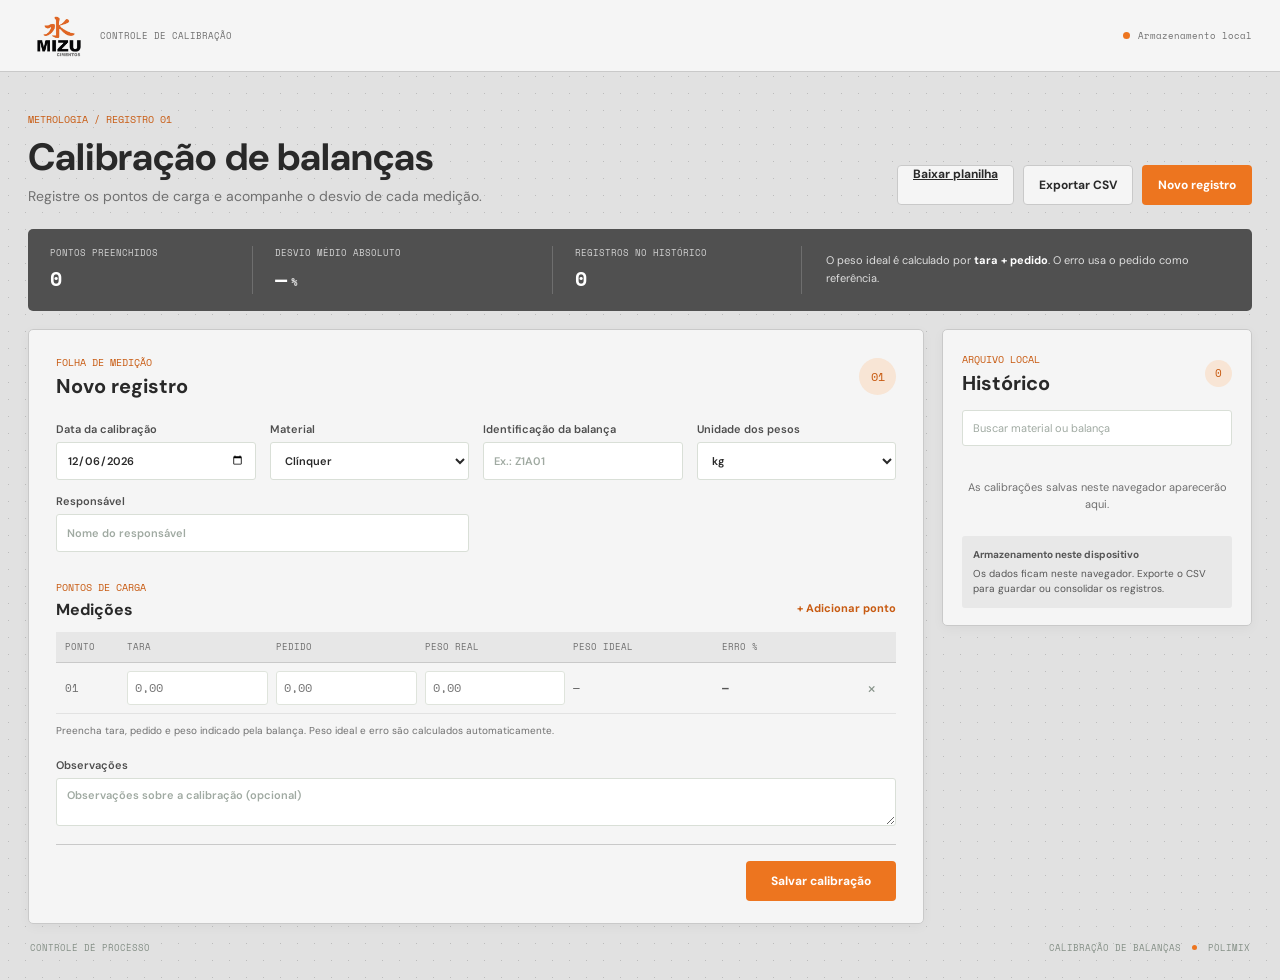
==== Calibração/index.html @ 9a1a4d01 "Publica planilha de calibração" ====
<!doctype html>
<html lang="pt-BR">
<head>
  <meta charset="utf-8">
  <meta name="viewport" content="width=device-width, initial-scale=1">
  <meta name="theme-color" content="#e1e1e1">
  <title>Calibração de balanças</title>
  <link rel="preconnect" href="https://fonts.googleapis.com">
  <link rel="preconnect" href="https://fonts.gstatic.com" crossorigin>
  <link href="https://fonts.googleapis.com/css2?family=DM+Sans:wght@400;500;600;700&family=Space+Mono:wght@400;700&display=swap" rel="stylesheet">
  <link rel="stylesheet" href="styles.css">
  <script src="script.js" defer></script>
</head>
<body>
  <header class="topbar">
    <a class="brand" href="index.html" aria-label="Calibração, início">
      <img class="brand-logo" src="logo_1.png" alt="Mizu Cimentos">
      <span class="brand-copy"><small>CONTROLE DE CALIBRAÇÃO</small></span>
    </a>
    <div class="topbar-state"><span class="live-dot"></span><span id="storage-status" role="status">Armazenamento local</span></div>
  </header>

  <main class="page-shell">
    <section class="page-heading">
      <div>
        <p class="eyebrow">METROLOGIA <span>/</span> REGISTRO 01</p>
        <h1>Calibração de balanças</h1>
        <p class="heading-copy">Registre os pontos de carga e acompanhe o desvio de cada medição.</p>
      </div>
      <div class="heading-actions">
        <a class="button button-secondary" href="Planilha%20de%20Calibra%C3%A7%C3%A3o%20Bal.xlsx" download="Planilha de Calibração Bal.xlsx">Baixar planilha</a>
        <button class="button button-secondary" id="export-button" type="button">Exportar CSV</button>
        <button class="button button-primary" id="new-record-button" type="button">Novo registro</button>
      </div>
    </section>

    <section class="summary-strip" aria-label="Resumo do registro">
      <div class="summary-item"><span class="summary-label">PONTOS PREENCHIDOS</span><strong id="summary-points">0</strong></div>
      <div class="summary-item"><span class="summary-label">DESVIO MÉDIO ABSOLUTO</span><strong><span id="summary-average">—</span><small>%</small></strong></div>
      <div class="summary-item"><span class="summary-label">REGISTROS NO HISTÓRICO</span><strong id="summary-records">0</strong></div>
      <div class="summary-note">O peso ideal é calculado por <b>tara + pedido</b>. O erro usa o pedido como referência.</div>
    </section>

    <div class="content-grid">
      <section class="panel form-panel" aria-labelledby="form-title">
        <div class="panel-heading">
          <div><p class="eyebrow">FOLHA DE MEDIÇÃO</p><h2 id="form-title">Novo registro</h2></div>
          <span class="record-index" id="record-index">01</span>
        </div>

        <form id="calibration-form">
          <div class="metadata-grid">
            <label class="field"><span>Data da calibração</span><input id="calibration-date" name="date" type="date" required></label>
            <label class="field"><span>Material</span>
              <select id="material" name="material" required>
                <option value="Clínquer">Clínquer</option>
                <option value="Gesso">Gesso</option>
                <option value="Pozolano">Pozolano</option>
                <option value="Escória">Escória</option>
                <option value="Outro">Outro</option>
              </select>
            </label>
            <label class="field"><span>Identificação da balança</span><input id="scale-id" name="scale" type="text" placeholder="Ex.: Z1A01" maxlength="40" required></label>
            <label class="field"><span>Unidade dos pesos</span>
              <select id="weight-unit" name="unit" required>
                <option value="kg">kg</option>
                <option value="g">g</option>
                <option value="t">t</option>
              </select>
            </label>
            <label class="field field-wide"><span>Responsável</span><input id="operator" name="operator" type="text" placeholder="Nome do responsável" maxlength="80"></label>
          </div>

          <div class="measurements-heading">
            <div><p class="eyebrow">PONTOS DE CARGA</p><h3>Medições</h3></div>
            <button class="text-button" id="add-point-button" type="button">+ Adicionar ponto</button>
          </div>

          <div class="measurement-table" aria-label="Pontos de medição">
            <div class="table-head" aria-hidden="true">
              <span>PONTO</span><span>TARA</span><span>PEDIDO</span><span>PESO REAL</span><span>PESO IDEAL</span><span>ERRO %</span><span></span>
            </div>
            <div id="measurement-rows"></div>
          </div>
          <p class="table-hint">Preencha tara, pedido e peso indicado pela balança. Peso ideal e erro são calculados automaticamente.</p>

          <label class="field notes-field"><span>Observações</span><textarea id="notes" name="notes" rows="2" maxlength="500" placeholder="Observações sobre a calibração (opcional)"></textarea></label>
          <div class="form-footer">
            <span id="form-message" class="form-message" role="status"></span>
            <button class="button button-primary save-button" id="save-button" type="submit">Salvar calibração</button>
          </div>
        </form>
      </section>

      <aside class="panel history-panel" aria-labelledby="history-title">
        <div class="history-heading"><div><p class="eyebrow">ARQUIVO LOCAL</p><h2 id="history-title">Histórico</h2></div><span id="history-count" class="history-count">0</span></div>
        <label class="search-field"><span class="sr-only">Buscar no histórico</span><input id="history-search" type="search" placeholder="Buscar material ou balança"></label>
        <div id="history-list" class="history-list"></div>
        <p id="empty-history" class="empty-history">As calibrações salvas neste navegador aparecerão aqui.</p>
        <div class="storage-note"><strong>Armazenamento neste dispositivo</strong><span>Os dados ficam neste navegador. Exporte o CSV para guardar ou consolidar os registros.</span></div>
      </aside>
    </div>
    <footer class="page-footer"><span>CONTROLE DE PROCESSO</span><span>CALIBRAÇÃO DE BALANÇAS <i></i> POLIMIX</span></footer>
  </main>
</body>
</html>
---- Calibração/styles.css ----
:root {
  color-scheme: light;
  --paper: #e1e1e1;
  --surface: #f5f5f5;
  --ink: #292929;
  --muted: #707070;
  --line: #c9c9c9;
  --orange: #ed751f;
  --orange-deep: #c85b12;
  --orange-light: #f8e5d5;
  --amber: #bd713a;
  --red: #a54b3e;
  --mono: "Space Mono", "Courier New", monospace;
  --sans: "DM Sans", "Segoe UI", sans-serif;
}

* { box-sizing: border-box; }

body {
  margin: 0;
  min-width: 320px;
  color: var(--ink);
  font-family: var(--sans);
  background-color: var(--paper);
  background-image: radial-gradient(#bcbcbc 0.65px, transparent 0.65px);
  background-size: 17px 17px;
}

button, input, select, textarea { font: inherit; }
button { cursor: pointer; }

.topbar {
  height: 72px;
  padding: 0 max(28px, calc((100vw - 1440px) / 2));
  display: flex;
  align-items: center;
  justify-content: space-between;
  background: var(--surface);
  border-bottom: 1px solid var(--line);
}

.brand { display: inline-flex; align-items: center; gap: 10px; color: inherit; text-decoration: none; }
.brand-logo { width: 62px; height: 62px; object-fit: contain; mix-blend-mode: multiply; }
.brand-copy { display: grid; gap: 2px; }
.brand-copy small, .topbar-state { font-family: var(--mono); font-size: 9px; letter-spacing: 0; }
.brand-copy small { color: var(--muted); }
.topbar-state { display: flex; align-items: center; gap: 8px; color: var(--muted); }
.live-dot { width: 7px; height: 7px; border-radius: 50%; background: var(--orange); }

.page-shell { width: min(1360px, calc(100% - 56px)); margin: 0 auto; }
.page-heading { display: flex; align-items: flex-end; justify-content: space-between; gap: 24px; padding: 40px 0 24px; animation: enter 420ms ease-out both; }
.eyebrow { margin: 0 0 9px; color: var(--orange-deep); font: 10px var(--mono); }
h1, h2, h3, p { margin-top: 0; }
h1 { margin-bottom: 8px; font-size: clamp(28px, 4vw, 38px); line-height: 1.12; letter-spacing: 0; }
.heading-copy { margin: 0; color: var(--muted); font-size: 14px; }
.heading-actions { display: flex; flex-wrap: wrap; gap: 9px; }
.button { min-height: 40px; padding: 0 15px; border: 1px solid transparent; border-radius: 4px; font-size: 12px; font-weight: 700; transition: background 140ms ease, border-color 140ms ease, transform 140ms ease; }
.button:hover { transform: translateY(-1px); }
.button:focus-visible, .text-button:focus-visible, .remove-point:focus-visible, .history-actions button:focus-visible { outline: 2px solid var(--orange); outline-offset: 2px; }
.button-primary { color: white; background: var(--orange); }
.button-primary:hover { background: var(--orange-deep); }
.button-primary:active { background: #a9470d; transform: translateY(0); }
.button-secondary { color: var(--ink); background: var(--surface); border-color: var(--line); }
.button-secondary:hover { border-color: var(--orange); }
.button-secondary:active { color: var(--orange-deep); background: var(--orange-light); }

.summary-strip { display: grid; grid-template-columns: 0.9fr 1.2fr 1fr 1.8fr; align-items: center; min-height: 82px; margin-bottom: 18px; background: #505050; color: white; border-radius: 5px; overflow: hidden; animation: enter 480ms 50ms ease-out both; }
.summary-item { min-height: 48px; padding: 0 22px; display: flex; flex-direction: column; justify-content: center; gap: 5px; border-right: 1px solid #ffffff2c; }
.summary-label { color: #d2d2d2; font: 9px var(--mono); }
.summary-item strong { font: 700 20px var(--mono); }
.summary-item strong small { margin-left: 4px; color: #d2d2d2; font-size: 11px; }
.summary-note { padding: 0 24px; color: #dedede; font-size: 11px; line-height: 1.6; }
.summary-note b { color: #fff; }

.content-grid { display: grid; grid-template-columns: minmax(0, 1fr) 310px; align-items: start; gap: 18px; }
.panel { background: var(--surface); border: 1px solid var(--line); border-radius: 5px; box-shadow: 0 3px 12px #2222220a; }
.form-panel { min-width: 0; padding: 25px 27px 22px; animation: enter 520ms 90ms ease-out both; }
.panel-heading, .history-heading { display: flex; align-items: center; justify-content: space-between; }
.panel-heading { margin-bottom: 24px; }
.panel-heading .eyebrow, .history-heading .eyebrow, .measurements-heading .eyebrow { margin-bottom: 4px; }
h2 { margin-bottom: 0; font-size: 20px; line-height: 1.2; }
.record-index { display: grid; place-items: center; width: 37px; height: 37px; color: var(--orange-deep); background: var(--orange-light); border-radius: 50%; font: 12px var(--mono); }
.metadata-grid { display: grid; grid-template-columns: repeat(4, minmax(0, 1fr)); gap: 14px; }
.field { display: flex; flex-direction: column; gap: 6px; min-width: 0; color: #4f4f4f; font-size: 11px; font-weight: 600; }
.field-wide { grid-column: span 2; }
.field input, .field select, .field textarea, .search-field input { width: 100%; min-width: 0; color: var(--ink); background: #fff; border: 1px solid #d9dfd7; border-radius: 3px; outline: none; }
.field input, .field select { height: 38px; padding: 0 10px; }
.field textarea { padding: 9px 10px; resize: vertical; }
.field input:focus, .field select:focus, .field textarea:focus, .search-field input:focus { border-color: var(--orange); box-shadow: 0 0 0 2px #ed751f24; }
.field input::placeholder, .field textarea::placeholder, .search-field input::placeholder { color: #a0aaa2; }
.measurements-heading { display: flex; align-items: flex-end; justify-content: space-between; margin: 28px 0 12px; }
h3 { margin-bottom: 0; font-size: 16px; }
.text-button { padding: 5px 0; color: var(--orange-deep); background: transparent; border: 0; font-size: 11px; font-weight: 700; }
.text-button:hover, .text-button:active { color: #a9470d; }
.measurement-table { overflow-x: auto; }
.table-head, .measurement-row { min-width: 690px; display: grid; grid-template-columns: 54px repeat(3, minmax(82px, 1fr)) minmax(92px, 1fr) minmax(78px, .9fr) 30px; align-items: center; gap: 8px; }
.table-head { min-height: 31px; padding: 0 9px; color: var(--muted); background: #e7e7e7; border-bottom: 1px solid var(--line); font: 9px var(--mono); }
.measurement-row { min-height: 51px; padding: 6px 9px; border-bottom: 1px solid #e2e2e2; animation: row-in 180ms ease-out both; }
.point-number { color: var(--muted); font: 11px var(--mono); }
.measurement-input { width: 100%; height: 34px; padding: 0 7px; color: var(--ink); background: white; border: 1px solid #dfe4dc; border-radius: 3px; font: 12px var(--mono); outline: none; }
.measurement-input:focus { border-color: var(--orange); box-shadow: 0 0 0 2px #ed751f24; }
.computed-value { color: #555555; font: 11px var(--mono); white-space: nowrap; }
.computed-error { font-weight: 700; }
.computed-error.positive { color: var(--amber); }
.computed-error.negative { color: #626262; }
.remove-point { width: 28px; height: 28px; padding: 0; color: #88948b; background: transparent; border: 0; border-radius: 3px; font-size: 17px; }
.remove-point:hover { color: var(--red); background: #f9eeeb; }
.table-hint { margin: 9px 0 20px; color: var(--muted); font-size: 10px; line-height: 1.5; }
.notes-field { margin-top: 3px; }
.form-footer { display: flex; align-items: center; justify-content: space-between; gap: 12px; margin-top: 18px; padding-top: 16px; border-top: 1px solid var(--line); }
.form-message { color: var(--red); font-size: 11px; }
.save-button { min-width: 150px; }

.history-panel { padding: 22px 19px 17px; animation: enter 520ms 140ms ease-out both; }
.history-heading { margin-bottom: 15px; }
.history-count { min-width: 27px; height: 27px; display: grid; place-items: center; padding: 0 6px; color: var(--orange-deep); background: var(--orange-light); border-radius: 14px; font: 11px var(--mono); }
.search-field { display: block; margin-bottom: 11px; }
.search-field input { height: 36px; padding: 0 10px; font-size: 11px; }
.history-list { display: grid; gap: 8px; max-height: 500px; overflow-y: auto; }
.history-card { padding: 12px 11px; border: 1px solid var(--line); border-left: 3px solid var(--orange); border-radius: 3px; }
.history-card-title { display: flex; justify-content: space-between; gap: 8px; align-items: baseline; }
.history-card-title strong { font-size: 12px; }
.history-card-title time { color: var(--muted); font: 9px var(--mono); white-space: nowrap; }
.history-card-meta { margin: 5px 0 9px; color: var(--muted); font-size: 10px; }
.history-actions { display: flex; gap: 12px; }
.history-actions button { padding: 0; color: var(--orange-deep); background: transparent; border: 0; font-size: 10px; font-weight: 700; }
.history-actions button:first-child:active { color: #a9470d; }
.history-actions button:last-child { color: var(--red); }
.empty-history { margin: 22px 4px; color: var(--muted); font-size: 11px; line-height: 1.6; text-align: center; }
.storage-note { display: grid; gap: 5px; margin-top: 18px; padding: 12px 11px; color: #555555; background: #e8e8e8; border-radius: 3px; }
.storage-note strong { font-size: 10px; }
.storage-note span { font-size: 10px; line-height: 1.5; }
.page-footer { display: flex; justify-content: space-between; padding: 17px 2px 26px; color: #859087; font: 9px var(--mono); }
.page-footer i { display: inline-block; width: 5px; height: 5px; margin: 0 5px 1px; background: var(--orange); border-radius: 50%; }
.sr-only { position: absolute; top: 0; left: 0; width: 1px; height: 1px; padding: 0; margin: -1px; overflow: hidden; clip: rect(0, 0, 0, 0); clip-path: inset(50%); white-space: nowrap; border: 0; }

@keyframes enter { from { opacity: 0; transform: translateY(8px); } to { opacity: 1; transform: translateY(0); } }
@keyframes row-in { from { opacity: 0; transform: translateY(4px); } to { opacity: 1; transform: translateY(0); } }

@media (max-width: 960px) {
  .content-grid { grid-template-columns: minmax(0, 1fr) 270px; gap: 12px; }
  .form-panel { padding: 21px 18px; }
  .summary-strip { grid-template-columns: repeat(3, 1fr); }
  .summary-note { grid-column: 1 / -1; padding: 11px 20px; border-top: 1px solid #ffffff2c; }
}

@media (max-width: 720px) {
  .topbar { height: 62px; padding: 0 18px; }
  .topbar-state { font-size: 8px; }
  .page-shell { width: calc(100% - 32px); }
  .page-heading { align-items: flex-start; flex-direction: column; padding: 30px 0 18px; }
  .heading-actions { width: 100%; }
  .heading-actions .button { flex: 1; }
  .summary-strip { grid-template-columns: repeat(3, minmax(0, 1fr)); }
  .summary-item { min-height: 66px; padding: 0 10px; }
  .summary-label { min-height: 22px; font-size: 8px; line-height: 1.4; }
  .summary-item strong { font-size: 17px; }
  .summary-note { font-size: 10px; }
  .content-grid { grid-template-columns: minmax(0, 1fr); }
  .metadata-grid { grid-template-columns: repeat(2, minmax(0, 1fr)); }
  .history-list { max-height: 310px; }
}

@media (max-width: 420px) {
  .brand-copy small { font-size: 8px; }
  .topbar-state { max-width: 120px; line-height: 1.4; }
  .form-panel { padding: 18px 13px; }
  .metadata-grid { gap: 11px 8px; }
  .field { font-size: 10px; }
  .form-footer { align-items: stretch; flex-direction: column; }
  .save-button { width: 100%; }
  .page-footer { gap: 12px; font-size: 8px; }
}

@media print {
  body { background: white; }
  .topbar, .heading-actions, .history-panel, .text-button, .remove-point, .form-footer, .page-footer, .storage-note { display: none !important; }
  .page-shell { width: 100%; }
  .page-heading { padding-top: 0; }
  .summary-strip { background: #eee; color: #222; }
  .summary-item, .summary-note { border-color: #ccc; }
  .content-grid { display: block; }
  .panel { box-shadow: none; }
}
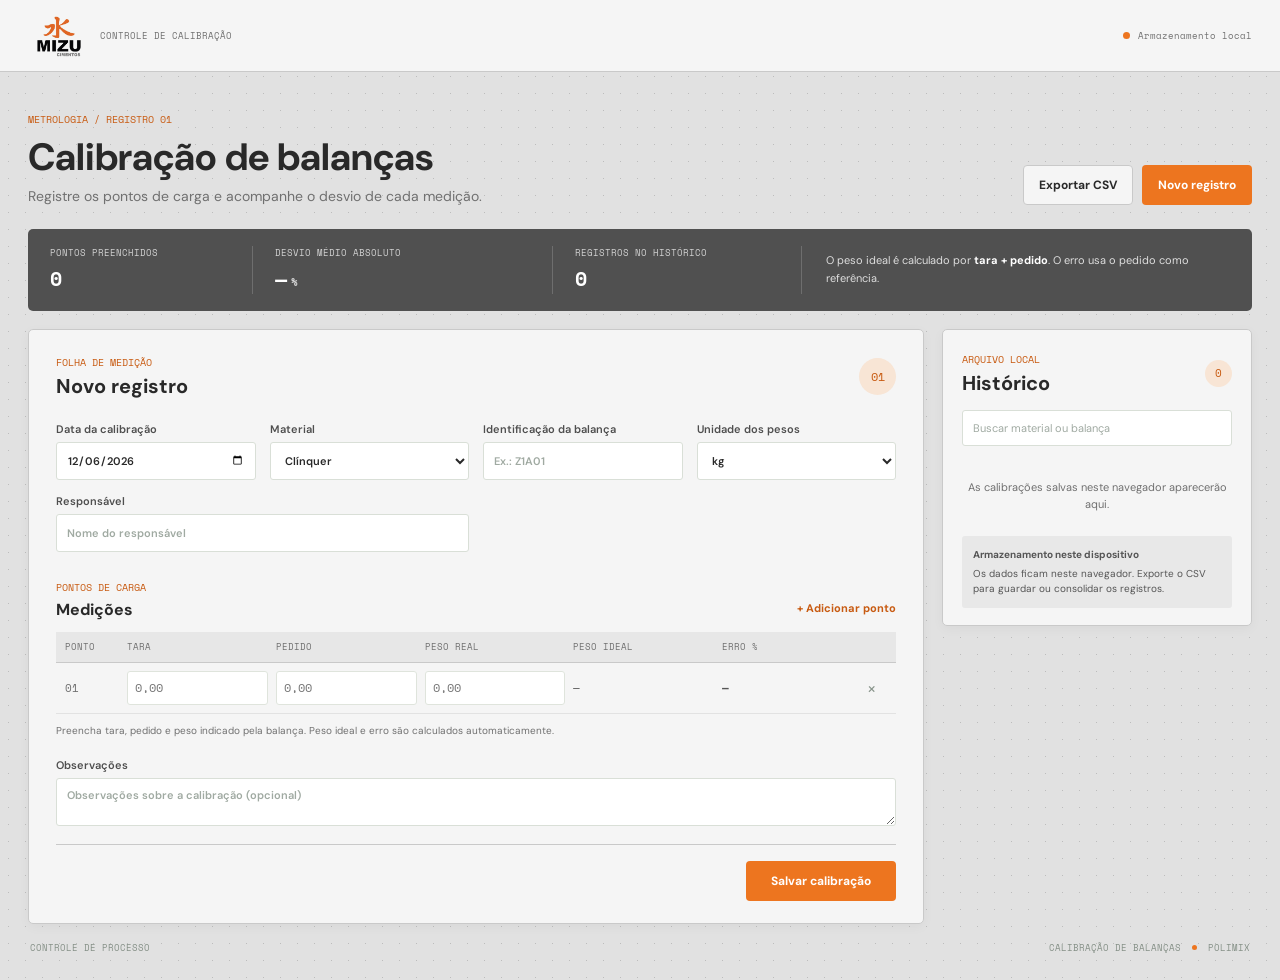
==== commit 8dfc81a2: "Remove download da planilha da página" ====
--- a/Calibração/index.html
+++ b/Calibração/index.html
@@ -28,7 +28,6 @@
         <p class="heading-copy">Registre os pontos de carga e acompanhe o desvio de cada medição.</p>
       </div>
       <div class="heading-actions">
-        <a class="button button-secondary" href="Planilha%20de%20Calibra%C3%A7%C3%A3o%20Bal.xlsx" download="Planilha de Calibração Bal.xlsx">Baixar planilha</a>
         <button class="button button-secondary" id="export-button" type="button">Exportar CSV</button>
         <button class="button button-primary" id="new-record-button" type="button">Novo registro</button>
       </div>
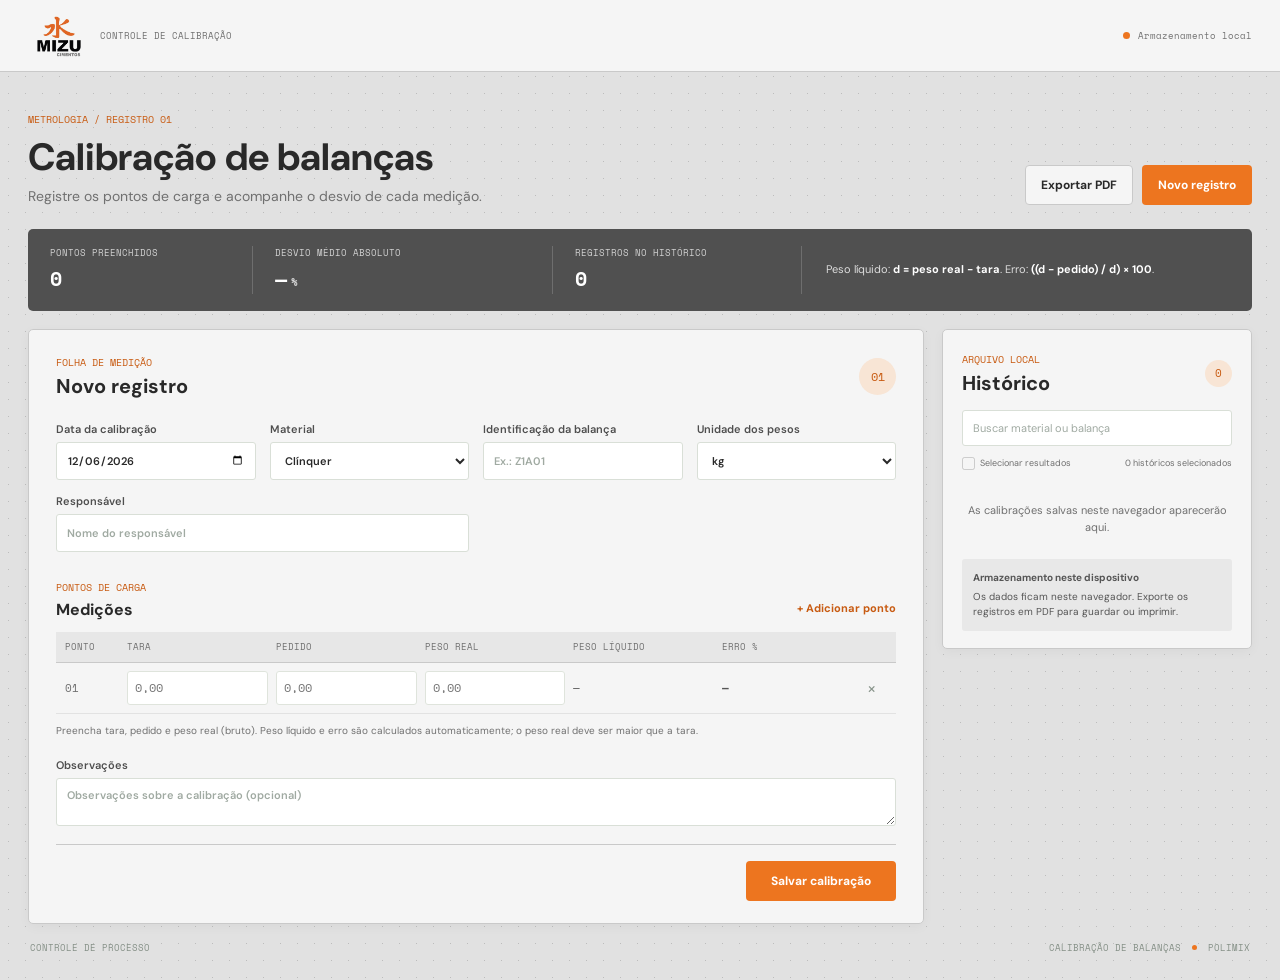
==== commit 6aab4c84: "Atualiza calibração e exportação PDF Co-authored-by: Copilot <223556219+Copilot@users.noreply.github" ====
--- a/Calibração/index.html
+++ b/Calibração/index.html
@@ -28,7 +28,7 @@
         <p class="heading-copy">Registre os pontos de carga e acompanhe o desvio de cada medição.</p>
       </div>
       <div class="heading-actions">
-        <button class="button button-secondary" id="export-button" type="button">Exportar CSV</button>
+        <button class="button button-secondary" id="export-button" type="button" title="Exporta somente os históricos selecionados">Exportar PDF</button>
         <button class="button button-primary" id="new-record-button" type="button">Novo registro</button>
       </div>
     </section>
@@ -37,7 +37,7 @@
       <div class="summary-item"><span class="summary-label">PONTOS PREENCHIDOS</span><strong id="summary-points">0</strong></div>
       <div class="summary-item"><span class="summary-label">DESVIO MÉDIO ABSOLUTO</span><strong><span id="summary-average">—</span><small>%</small></strong></div>
       <div class="summary-item"><span class="summary-label">REGISTROS NO HISTÓRICO</span><strong id="summary-records">0</strong></div>
-      <div class="summary-note">O peso ideal é calculado por <b>tara + pedido</b>. O erro usa o pedido como referência.</div>
+      <div class="summary-note">Peso líquido: <b>d = peso real − tara</b>. Erro: <b>((d − pedido) / d) × 100</b>.</div>
     </section>
 
     <div class="content-grid">
@@ -77,11 +77,11 @@
 
           <div class="measurement-table" aria-label="Pontos de medição">
             <div class="table-head" aria-hidden="true">
-              <span>PONTO</span><span>TARA</span><span>PEDIDO</span><span>PESO REAL</span><span>PESO IDEAL</span><span>ERRO %</span><span></span>
+              <span>PONTO</span><span>TARA</span><span>PEDIDO</span><span>PESO REAL</span><span>PESO LÍQUIDO</span><span>ERRO %</span><span></span>
             </div>
             <div id="measurement-rows"></div>
           </div>
-          <p class="table-hint">Preencha tara, pedido e peso indicado pela balança. Peso ideal e erro são calculados automaticamente.</p>
+          <p class="table-hint">Preencha tara, pedido e peso real (bruto). Peso líquido e erro são calculados automaticamente; o peso real deve ser maior que a tara.</p>
 
           <label class="field notes-field"><span>Observações</span><textarea id="notes" name="notes" rows="2" maxlength="500" placeholder="Observações sobre a calibração (opcional)"></textarea></label>
           <div class="form-footer">
@@ -94,9 +94,13 @@
       <aside class="panel history-panel" aria-labelledby="history-title">
         <div class="history-heading"><div><p class="eyebrow">ARQUIVO LOCAL</p><h2 id="history-title">Histórico</h2></div><span id="history-count" class="history-count">0</span></div>
         <label class="search-field"><span class="sr-only">Buscar no histórico</span><input id="history-search" type="search" placeholder="Buscar material ou balança"></label>
+        <div class="history-selection">
+          <label class="select-visible"><input id="select-visible-records" type="checkbox">Selecionar resultados</label>
+          <span id="selection-count" role="status">0 históricos selecionados</span>
+        </div>
         <div id="history-list" class="history-list"></div>
         <p id="empty-history" class="empty-history">As calibrações salvas neste navegador aparecerão aqui.</p>
-        <div class="storage-note"><strong>Armazenamento neste dispositivo</strong><span>Os dados ficam neste navegador. Exporte o CSV para guardar ou consolidar os registros.</span></div>
+        <div class="storage-note"><strong>Armazenamento neste dispositivo</strong><span>Os dados ficam neste navegador. Exporte os registros em PDF para guardar ou imprimir.</span></div>
       </aside>
     </div>
     <footer class="page-footer"><span>CONTROLE DE PROCESSO</span><span>CALIBRAÇÃO DE BALANÇAS <i></i> POLIMIX</span></footer>
--- a/Calibração/styles.css
+++ b/Calibração/styles.css
@@ -116,6 +116,10 @@
 .history-count { min-width: 27px; height: 27px; display: grid; place-items: center; padding: 0 6px; color: var(--orange-deep); background: var(--orange-light); border-radius: 14px; font: 11px var(--mono); }
 .search-field { display: block; margin-bottom: 11px; }
 .search-field input { height: 36px; padding: 0 10px; font-size: 11px; }
+.history-selection { display: flex; flex-wrap: wrap; align-items: center; justify-content: space-between; gap: 6px; margin-bottom: 10px; color: var(--muted); font-size: 9px; }
+.select-visible, .history-select { display: inline-flex; align-items: center; gap: 5px; cursor: pointer; }
+.select-visible input, .history-select input { margin: 0; accent-color: var(--orange); }
+.history-select { font-size: 10px; }
 .history-list { display: grid; gap: 8px; max-height: 500px; overflow-y: auto; }
 .history-card { padding: 12px 11px; border: 1px solid var(--line); border-left: 3px solid var(--orange); border-radius: 3px; }
 .history-card-title { display: flex; justify-content: space-between; gap: 8px; align-items: baseline; }
